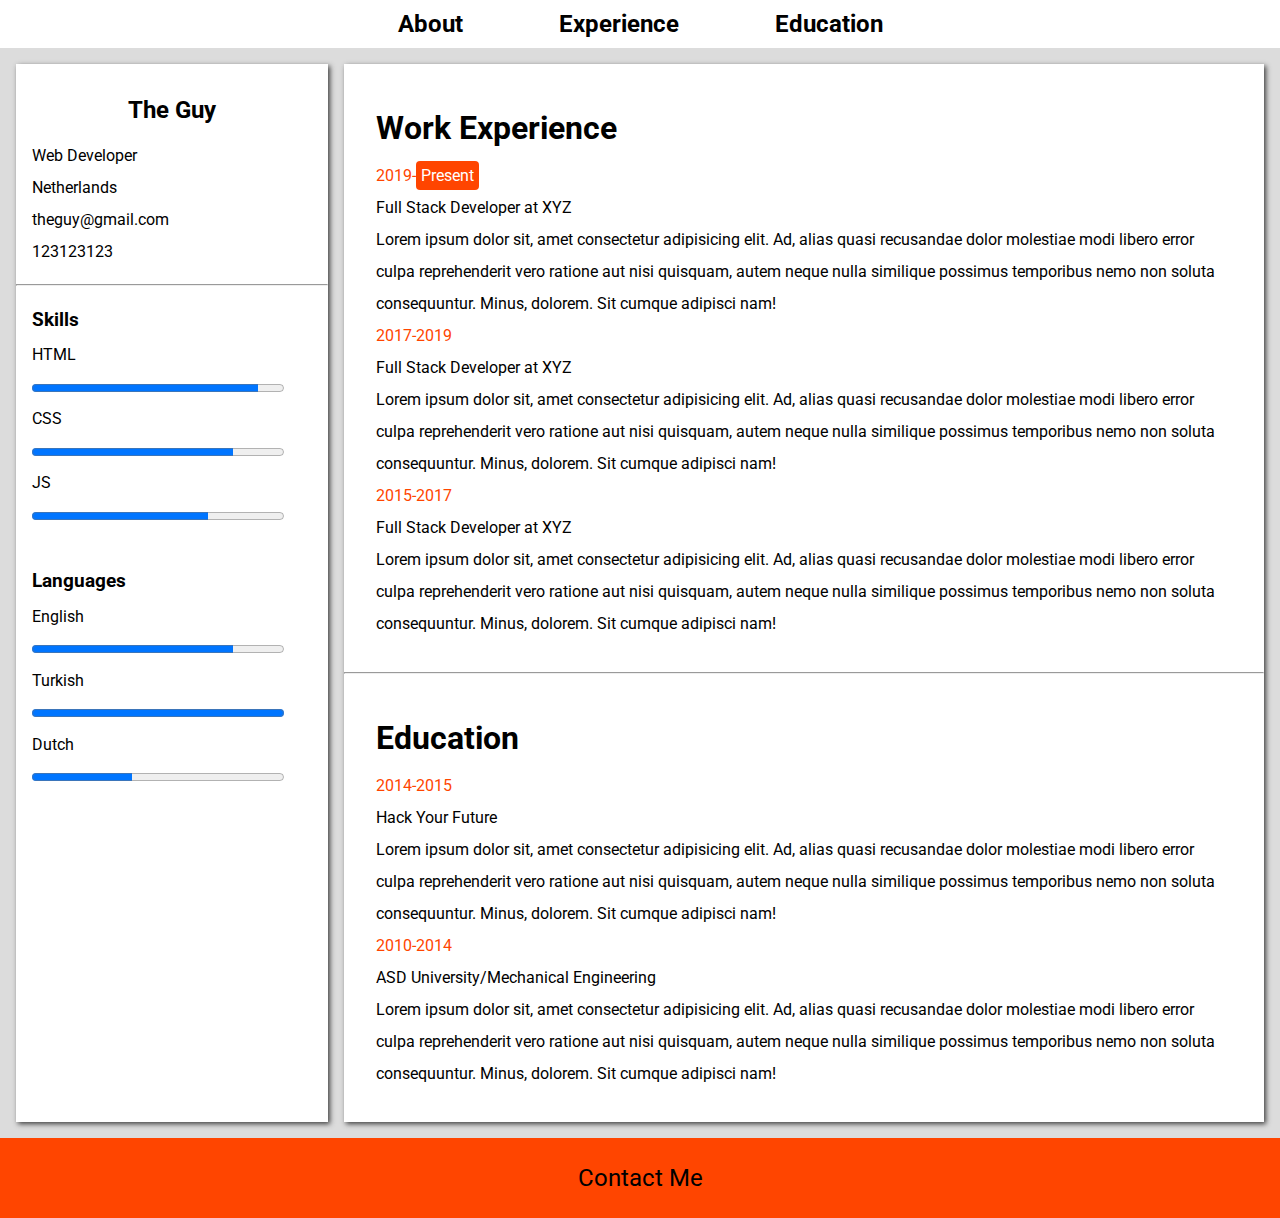
==== week2/index.html @ d2f0f9d6 "Add files via upload" ====
<!DOCTYPE html>
<html lang="en">
<head>
  <meta charset="UTF-8">
  <meta http-equiv="X-UA-Compatible" content="IE=edge">
  <meta name="viewport" content="width=device-width, initial-scale=1.0">
  <link rel="stylesheet" href="https://cdnjs.cloudflare.com/ajax/libs/font-awesome/6.0.0-beta3/css/all.min.css" integrity="sha512-Fo3rlrZj/k7ujTnHg4CGR2D7kSs0v4LLanw2qksYuRlEzO+tcaEPQogQ0KaoGN26/zrn20ImR1DfuLWnOo7aBA==" crossorigin="anonymous" referrerpolicy="no-referrer" />
  <link rel="stylesheet" href="style.css">
  <title>Document</title>
</head>
<body>
  <nav>
    <ul><a href="">About</a></ul>
    <ul><a href="">Experience</a></ul>
    <ul><a href="#education">Education</a></ul>
  </nav>
  <main>
    <section id="left">
      <div class="left-image">
        <img src="https://cdn.icon-icons.com/icons2/1999/PNG/512/avatar_man_people_person_profile_user_icon_123375.png" alt="">
        <h2>The Guy</h2>
      </div>
      <div class="information">
        <ul><i class="fa-solid fa-briefcase fa-fw"></i>Web Developer</ul>
        <ul><i class="fa-solid fa-location-pin fa-fw"></i>Netherlands</ul>
        <ul><i class="fa-solid fa-envelope fa-fw"></i>theguy@gmail.com</ul>
        <ul><i class="fa-solid fa-phone fa-fw"></i>123123123</ul>
      </div>  
      <hr>
      <div class="skills">
        <h3><i class="fa-solid fa-brain fa-fw"></i>Skills</h3>
        <ul><p>HTML</p> <progress max="100" value="90"></progress></ul>
        <ul><p>CSS</p> <progress max="100" value="80"></progress></ul>
        <ul><p>JS</p> <progress max="100" value="70"></progress></ul>
      </div>
      <div class="languages">
        <h3><i class="fa-solid fa-language fa-fw"></i>Languages</h3>
        <ul><p>English</p> <progress max="100" value="80"></progress></ul>
        <ul><p>Turkish</p> <progress max="100" value="100"></progress></ul>
        <ul><p>Dutch</p> <progress max="100" value="40"></progress></ul>
      </div>
    </section>
    <section id="right">
      <div class="experience">
        <h1><i class="fa-solid fa-briefcase fa-fw"></i>Work Experience</h1>
        <ul class="calender"><i class="fa-solid fa-calendar fa-fw"></i>2019-<span id="present">Present</span></ul>
        <ul>Full Stack Developer at XYZ</ul>
        <ul>Lorem ipsum dolor sit, amet consectetur adipisicing elit. Ad, alias quasi recusandae dolor molestiae modi libero error culpa reprehenderit vero ratione aut nisi quisquam, autem neque nulla similique possimus temporibus nemo non soluta consequuntur. Minus, dolorem. Sit cumque adipisci nam!</ul>

        <ul class="calender"><i class="fa-solid fa-calendar fa-fw"></i>2017-2019</span></ul>
        <ul>Full Stack Developer at XYZ</ul>
        <ul>Lorem ipsum dolor sit, amet consectetur adipisicing elit. Ad, alias quasi recusandae dolor molestiae modi libero error culpa reprehenderit vero ratione aut nisi quisquam, autem neque nulla similique possimus temporibus nemo non soluta consequuntur. Minus, dolorem. Sit cumque adipisci nam!</ul>

        <ul class="calender"><i class="fa-solid fa-calendar fa-fw"></i>2015-2017</ul>
        <ul>Full Stack Developer at XYZ</ul>
        <ul>Lorem ipsum dolor sit, amet consectetur adipisicing elit. Ad, alias quasi recusandae dolor molestiae modi libero error culpa reprehenderit vero ratione aut nisi quisquam, autem neque nulla similique possimus temporibus nemo non soluta consequuntur. Minus, dolorem. Sit cumque adipisci nam!</ul>
      </div>
      <hr>
      <div class="education" id="education">
        <h1><i class="fa-solid fa-certificate fa-fw"></i>Education</h1>
        <ul class="calender"><i class="fa-solid fa-calendar fa-fw"></i>2014-2015</span></ul>
        <ul>Hack Your Future</ul>
        <ul>Lorem ipsum dolor sit, amet consectetur adipisicing elit. Ad, alias quasi recusandae dolor molestiae modi libero error culpa reprehenderit vero ratione aut nisi quisquam, autem neque nulla similique possimus temporibus nemo non soluta consequuntur. Minus, dolorem. Sit cumque adipisci nam!</ul>

        <ul class="calender"><i class="fa-solid fa-calendar fa-fw"></i>2010-2014</ul>
        <ul>ASD University/Mechanical Engineering</ul>
        <ul>Lorem ipsum dolor sit, amet consectetur adipisicing elit. Ad, alias quasi recusandae dolor molestiae modi libero error culpa reprehenderit vero ratione aut nisi quisquam, autem neque nulla similique possimus temporibus nemo non soluta consequuntur. Minus, dolorem. Sit cumque adipisci nam!</ul>
      </div>
    </section>
  </main>
  <footer>
    <p>Contact Me</p>
    <a href=""><i class="fa-brands fa-linkedin"></i></a>
    <a href=""><i class="fa-brands fa-twitter-square"></i></a>
    <a href=""><i class="fa-solid fa-envelope"></i></a>
  </footer>

</body>
</html>
---- week2/style.css ----
@import url('https://fonts.googleapis.com/css2?family=Roboto:wght@400;700&display=swap');
*,
body {
  margin: 0;
  padding: 0;
  box-sizing: border-box;
  scroll-behavior: smooth;
  font-family: 'Roboto', sans-serif;
}

body {
  background-color: gainsboro;
}
nav {
  background-color: white;
  height: 3rem;
  display: flex;
  justify-content: center;
  align-items: center;
  font-weight: 700;
}

nav ul a {
  text-decoration: none;
  margin: 0 3rem;
  font-size: 1.5rem;
  color: black;
}
nav ul {
  transition: 100ms linear;
}
nav ul:hover {
  transform: scale(1.1);
}

main {
  display: grid;
  grid-template-columns: 25% 1fr;
  grid-gap: 1rem;
  margin: 1rem;
}
#left,
#right {
  background-color: white;
  box-shadow: 2px 2px 5px #3f3f3f;
}
.left-image {
  display: flex;
  flex-direction: column;
  justify-content: center;
  text-align: center;
}
.left-image img {
  max-height: 200px;
  margin: 1rem auto;
}
progress {
  width: 90%;
}
.information,
.skills,
.languages {
  padding: 1rem;
  line-height: 2;
}
.calender {
  color: orangered;
}
#present {
  background-color: orangered;
  color: white;
  padding: 0.3rem;
  border-radius: 4px;
}
.experience,
.education {
  line-height: 2;
  padding: 2rem;
}

footer {
  background-color: orangered;
  text-align: center;
  line-height: 2;
  padding: 1rem 0;
  font-size: 1.5rem;
}
footer a {
  color: black;
}
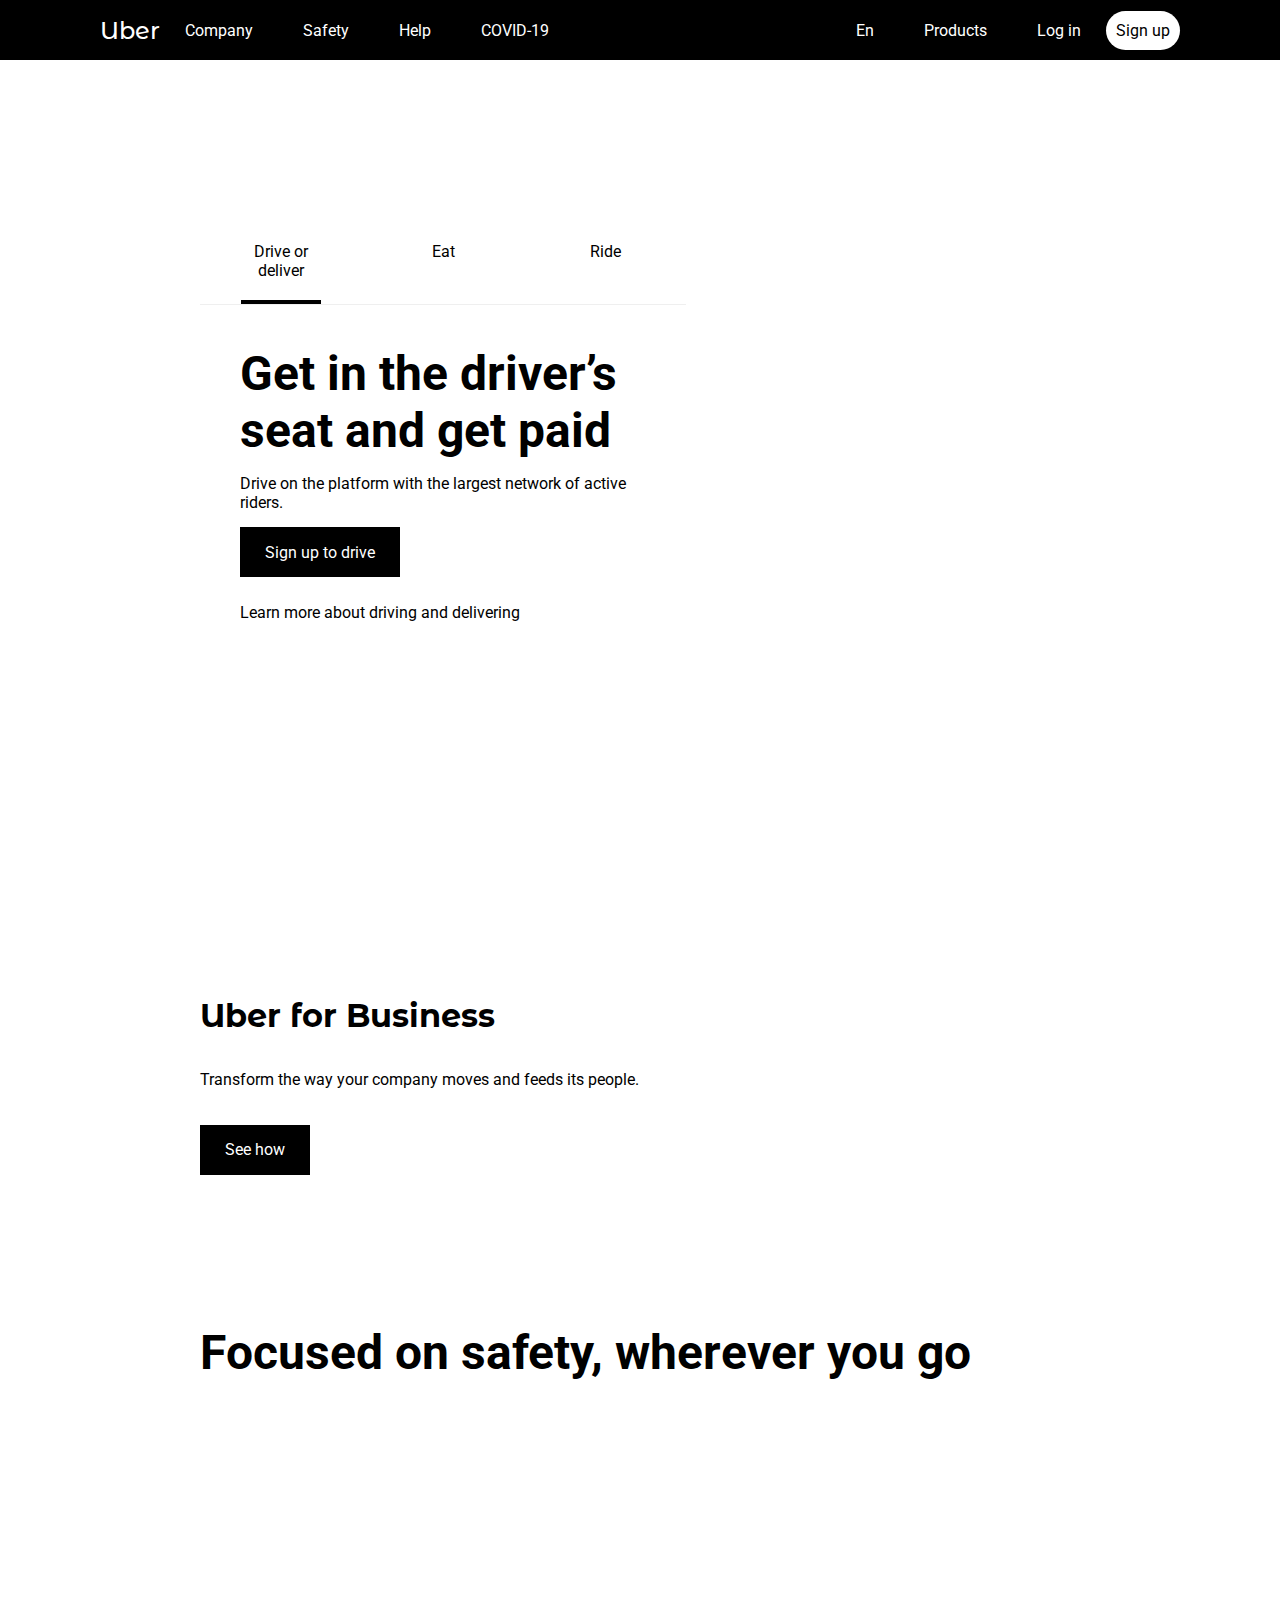
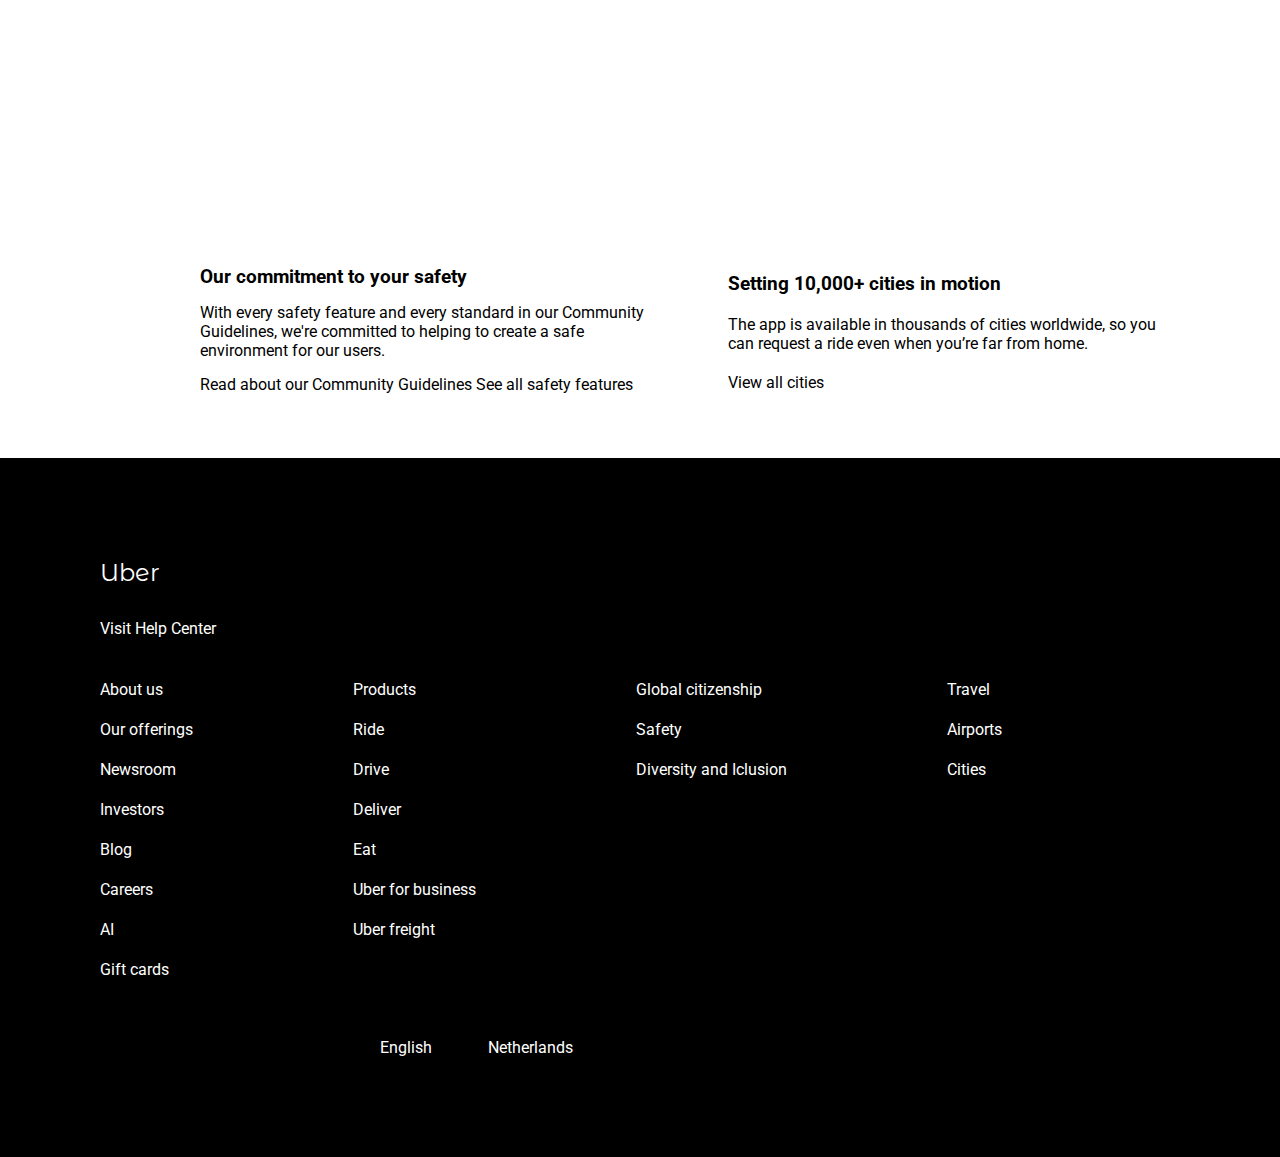
==== commit 19fcd3e6: "Project" ====
--- a/week2/index.html
+++ b/week2/index.html
@@ -4,76 +4,146 @@
   <meta charset="UTF-8">
   <meta http-equiv="X-UA-Compatible" content="IE=edge">
   <meta name="viewport" content="width=device-width, initial-scale=1.0">
+  <link href="https://fonts.googleapis.com/css2?family=Montserrat+Alternates:wght@500&family=Roboto:wght@400;500;700&display=swap" rel="stylesheet">
   <link rel="stylesheet" href="https://cdnjs.cloudflare.com/ajax/libs/font-awesome/6.0.0-beta3/css/all.min.css" integrity="sha512-Fo3rlrZj/k7ujTnHg4CGR2D7kSs0v4LLanw2qksYuRlEzO+tcaEPQogQ0KaoGN26/zrn20ImR1DfuLWnOo7aBA==" crossorigin="anonymous" referrerpolicy="no-referrer" />
   <link rel="stylesheet" href="style.css">
-  <title>Document</title>
+  <title>Earn Money by Driving or Get a Ride Now | Uber</title>
 </head>
 <body>
-  <nav>
-    <ul><a href="">About</a></ul>
-    <ul><a href="">Experience</a></ul>
-    <ul><a href="#education">Education</a></ul>
-  </nav>
+  <header>
+    <nav>
+      <div class="left_nav">
+        <div class="uber">Uber</div>
+        <ul>
+          <li><a href="" class="none">Company<i class="fas fa-angle-down fa-fw"></i></a></li>
+          <li><a href="" class="none">Safety</a></li>
+          <li><a href="" class="none">Help</a></li>
+          <li><a href="" class="none">COVID-19 </a></li>
+        </ul>
+      </div>
+      <div class="right_nav">
+        <ul>
+          <li class="none"><a href=""><i class="fas fa-globe fa-fw"></i>En</a></li>
+          <li class="none"><a href=""><i class="fas fa-th fa-fw"></i>Products</a></li>
+          <li class="none"><a href=""><i class="far fa-user fa-fw"></i>Log in</a></li>
+        </ul>
+        <div class="sign"><a href="">Sign up</a></div>
+        <input type="checkbox" id="check">
+        <label for="check" class="check_btn"><i class="fas fa-bars"></i></label>
+      </div>
+    </nav>
+  </header>
   <main>
-    <section id="left">
-      <div class="left-image">
-        <img src="https://cdn.icon-icons.com/icons2/1999/PNG/512/avatar_man_people_person_profile_user_icon_123375.png" alt="">
-        <h2>The Guy</h2>
+    <section>
+       <div class="earner"> 
+        <div class="container_landing">
+          <div class="landing_top">
+            <div class="drive">
+              <div class="drive_img"><img src="./assets/Earn-filled.svg" alt=""></div>
+              <div class="drive_text">Drive or deliver</div>
+            </div>
+            <div class="eat">
+              <div class="eat_img"><img src="./assets/restaurant-outlined.svg" alt=""></div>
+              <div class="eat_text">Eat</div>
+            </div>
+            <div class="ride">
+              <div class="ride_img"><img src="./assets/car-front-outlined.svg" alt=""></div>
+              <div class="ride_text">Ride</div>
+            </div>
+          </div>
+          <div class="landing_bottom">
+            <div class="landing_bottom_h2"><h2>Get in the driver’s seat and get paid</h2></div>
+            <div class="landing_bottom_p"><p>Drive on the platform with the largest network of active riders.</p></div>
+            <div class="landing_bottom_a"><a href="">Sign up to drive</a></div>
+            <div class="landing_bottom_a2"><a class="a2_hover" href="">Learn more about driving and delivering</a></div>
+          </div>    
+        </div>
       </div>
-      <div class="information">
-        <ul><i class="fa-solid fa-briefcase fa-fw"></i>Web Developer</ul>
-        <ul><i class="fa-solid fa-location-pin fa-fw"></i>Netherlands</ul>
-        <ul><i class="fa-solid fa-envelope fa-fw"></i>theguy@gmail.com</ul>
-        <ul><i class="fa-solid fa-phone fa-fw"></i>123123123</ul>
-      </div>  
-      <hr>
-      <div class="skills">
-        <h3><i class="fa-solid fa-brain fa-fw"></i>Skills</h3>
-        <ul><p>HTML</p> <progress max="100" value="90"></progress></ul>
-        <ul><p>CSS</p> <progress max="100" value="80"></progress></ul>
-        <ul><p>JS</p> <progress max="100" value="70"></progress></ul>
-      </div>
-      <div class="languages">
-        <h3><i class="fa-solid fa-language fa-fw"></i>Languages</h3>
-        <ul><p>English</p> <progress max="100" value="80"></progress></ul>
-        <ul><p>Turkish</p> <progress max="100" value="100"></progress></ul>
-        <ul><p>Dutch</p> <progress max="100" value="40"></progress></ul>
+      <div class="mobile_bg"></div>
+    </section>
+    <section>
+      <div class="nyc">
+        <div class="nyc_content">
+          <div class="nyc_content_h2">Uber for Business</div>
+          <div class="nyc_content_p">Transform the way your company moves and feeds its people.</div>
+          <div class="nyc_content_a"><a href="">See how</a></div>
+        </div>
       </div>
     </section>
-    <section id="right">
-      <div class="experience">
-        <h1><i class="fa-solid fa-briefcase fa-fw"></i>Work Experience</h1>
-        <ul class="calender"><i class="fa-solid fa-calendar fa-fw"></i>2019-<span id="present">Present</span></ul>
-        <ul>Full Stack Developer at XYZ</ul>
-        <ul>Lorem ipsum dolor sit, amet consectetur adipisicing elit. Ad, alias quasi recusandae dolor molestiae modi libero error culpa reprehenderit vero ratione aut nisi quisquam, autem neque nulla similique possimus temporibus nemo non soluta consequuntur. Minus, dolorem. Sit cumque adipisci nam!</ul>
-
-        <ul class="calender"><i class="fa-solid fa-calendar fa-fw"></i>2017-2019</span></ul>
-        <ul>Full Stack Developer at XYZ</ul>
-        <ul>Lorem ipsum dolor sit, amet consectetur adipisicing elit. Ad, alias quasi recusandae dolor molestiae modi libero error culpa reprehenderit vero ratione aut nisi quisquam, autem neque nulla similique possimus temporibus nemo non soluta consequuntur. Minus, dolorem. Sit cumque adipisci nam!</ul>
-
-        <ul class="calender"><i class="fa-solid fa-calendar fa-fw"></i>2015-2017</ul>
-        <ul>Full Stack Developer at XYZ</ul>
-        <ul>Lorem ipsum dolor sit, amet consectetur adipisicing elit. Ad, alias quasi recusandae dolor molestiae modi libero error culpa reprehenderit vero ratione aut nisi quisquam, autem neque nulla similique possimus temporibus nemo non soluta consequuntur. Minus, dolorem. Sit cumque adipisci nam!</ul>
-      </div>
-      <hr>
-      <div class="education" id="education">
-        <h1><i class="fa-solid fa-certificate fa-fw"></i>Education</h1>
-        <ul class="calender"><i class="fa-solid fa-calendar fa-fw"></i>2014-2015</span></ul>
-        <ul>Hack Your Future</ul>
-        <ul>Lorem ipsum dolor sit, amet consectetur adipisicing elit. Ad, alias quasi recusandae dolor molestiae modi libero error culpa reprehenderit vero ratione aut nisi quisquam, autem neque nulla similique possimus temporibus nemo non soluta consequuntur. Minus, dolorem. Sit cumque adipisci nam!</ul>
-
-        <ul class="calender"><i class="fa-solid fa-calendar fa-fw"></i>2010-2014</ul>
-        <ul>ASD University/Mechanical Engineering</ul>
-        <ul>Lorem ipsum dolor sit, amet consectetur adipisicing elit. Ad, alias quasi recusandae dolor molestiae modi libero error culpa reprehenderit vero ratione aut nisi quisquam, autem neque nulla similique possimus temporibus nemo non soluta consequuntur. Minus, dolorem. Sit cumque adipisci nam!</ul>
+    <section>
+      <div class="upper_sc">
+        <div class="sc_header"><h2>Focused on safety, wherever you go</h2></div>
+        <div class="container_sc">
+          <div class="container_safety">
+            <div class="safety_img"></div>
+            <div class="safety_h2"><h3>Our commitment to your safety</h3></div>
+            <div class="safety_p"><p>With every safety feature and every standard in our Community Guidelines, we're committed to helping to create a safe environment for our users.</p></div>
+            <div class="safety_a">
+              <a href="">Read about our Community Guidelines</a>
+              <a href="">See all safety features</a>
+            </div>
+          </div>
+          <div class="container_city">
+            <div class="city_img"></div>
+            <div class="city_h2"><h3>Setting 10,000+ cities in motion</h3></div>
+            <div class="city_p"><p>The app is available in thousands of cities worldwide, so you can request a ride even when you’re far from home.</p></div>
+            <div class="city_a"><a href="">View all cities</a></div>
+          </div>
+        </div>        
       </div>
     </section>
   </main>
   <footer>
-    <p>Contact Me</p>
-    <a href=""><i class="fa-brands fa-linkedin"></i></a>
-    <a href=""><i class="fa-brands fa-twitter-square"></i></a>
-    <a href=""><i class="fa-solid fa-envelope"></i></a>
+    <div class="footer">
+      <div class="footer_uber"><a href="">Uber</a></div>
+      <div class="footer_help"><a href="">Visit Help Center</a></div>
+      <div class="footer_list">
+        <div class="footer_company">
+          <ul>About us
+          <li><a href="">Our offerings</a></li>
+          <li><a href="">Newsroom</a></li>
+          <li><a href="">Investors</a></li>
+          <li><a href="">Blog</a></li>
+          <li><a href="">Careers</a></li>
+          <li><a href="">AI</a></li>
+          <li><a href="">Gift cards</a></li>
+        </ul>
+        </div>
+        <div class="footer_products">
+          <ul>Products
+            <li><a href="">Ride</a></li>
+            <li><a href="">Drive</a></li>
+            <li><a href="">Deliver</a></li>
+            <li><a href="">Eat</a></li>
+            <li><a href="">Uber for business</a></li>
+            <li><a href="">Uber freight</a></li>
+          </ul>
+        </div>
+        <div class="footer_citizenship">
+          <ul>Global citizenship
+            <li><a href="">Safety</a></li>
+            <li><a href="">Diversity and Iclusion</a></li>
+          </ul>
+        </div>
+        <div class="footer_travel">
+          <ul>Travel
+            <li><a href="">Airports</a></li>
+            <li><a href="">Cities</a></li>
+          </ul>
+        </div>
+      </div>
+      <div class="footer_bottom">
+        <ul>
+          <li><i class="fab fa-facebook-square" title="Edit"></i></li>
+          <li><i class="fab fa-twitter"></i></li>
+          <li><i class="fab fa-youtube"></i></li>
+          <li><i class="fab fa-linkedin"></i></li>
+          <li><i class="fab fa-instagram"></i></li>
+          <li><i class="fas fa-globe fa-fw"></i>English</li>
+          <li><i class="fas fa-map-marker-alt fa-fw"></i>Netherlands</li>
+        </ul>
+      </div>
+    </div>
   </footer>
-
 </body>
 </html>--- a/week2/style.css
+++ b/week2/style.css
@@ -1,90 +1,322 @@
-@import url('https://fonts.googleapis.com/css2?family=Roboto:wght@400;700&display=swap');
-*,
-body {
+* {
+  box-sizing: border-box;
   margin: 0;
   padding: 0;
-  box-sizing: border-box;
-  scroll-behavior: smooth;
   font-family: 'Roboto', sans-serif;
 }
-
-body {
-  background-color: gainsboro;
+header {
+  background-color: black;
 }
 nav {
+  display: flex;
+  justify-content: space-between;
+  align-items: center;
+  height: 60px;
+  color: white;
+  margin: 0 100px;
+}
+
+nav ul {
+  display: flex;
+  list-style-type: none;
+  align-items: center;
+}
+nav ul li a {
+  border-radius: 30px;
+  padding: 10px;
+}
+nav ul li a:hover {
+  background-color: rgb(83, 83, 83);
+  transition: 300ms all;
+}
+.left_nav,
+.right_nav {
+  display: flex;
+  align-items: center;
+}
+.menu_btn {
+  margin-left: 10px;
+  display: none;
+}
+.sign a {
   background-color: white;
-  height: 3rem;
-  display: flex;
+  padding: 10px;
+  border-radius: 30px;
+  color: black;
+}
+.sign a:hover {
+  background-color: #eeee;
+  transition: ease 500ms;
+}
+nav ul li {
+  padding: 15px;
+}
+a {
+  text-decoration: none;
+  color: white;
+}
+
+.uber {
+  font-family: 'Montserrat Alternates', sans-serif;
+  font-weight: 500;
+  font-size: 1.5rem;
+}
+.earner {
+  background: url(./assets/earner.jpeg) no-repeat;
+  background-size: 100% 100%;
+  height: 100vh;
+  width: 100%;
+  display: flex;
+  justify-content: flex-start;
+  align-items: center;
+  position: relative;
+}
+.container_landing {
+  position: absolute;
+  left: 200px;
+  height: 70vh;
+  min-height: 500px;
+  width: 38vw;
+  background-color: white;
+}
+.landing_top {
+  border-bottom: 1px solid #eeee;
+  display: flex;
+  justify-content: space-around;
+}
+.drive,
+.eat,
+.ride {
+  padding: 28px 12px 20px 12px;
+  text-align: center;
+  width: 80px;
+  cursor: pointer;
+}
+.drive {
+  border-bottom: 4px solid black;
+}
+.landing_bottom {
+  padding: 40px;
+  display: flex;
+  flex-direction: column;
+  justify-content: space-around;
+}
+.landing_bottom_h2 {
+  font-size: 2rem;
+  font-weight: 500;
+  margin-bottom: 15px;
+}
+.landing_bottom_a {
+  background-color: black;
+  color: white;
+  height: 50px;
+  width: 160px;
+  display: flex;
+  align-items: center;
   justify-content: center;
-  align-items: center;
+  margin-top: 15px;
+  margin-bottom: 15px;
+}
+.landing_bottom_a2 {
+  height: 40px;
+  display: flex;
+  align-items: center;
+  justify-content: flex-start;
+}
+.landing_bottom_a2 a {
+  color: black;
+}
+
+.a2_hover {
+  display: inline-block;
+  position: relative;
+  color: #eeee;
+}
+
+.a2_hover:after {
+  content: '';
+  position: absolute;
+  height: 2px;
+  bottom: -4px;
+  left: 0;
+  width: 100%;
+  background-color: black;
+  transition: 300ms all;
+  opacity: 0;
+}
+
+.a2_hover:hover:after {
+  opacity: 1;
+}
+
+.nyc {
+  background: url(./assets/nyc.png) no-repeat center;
+  background-size: 100% 100%;
+  height: 300px;
+  width: 100%;
+}
+
+.nyc_content {
+  height: 250px;
+  margin: auto 200px;
+  display: flex;
+  flex-direction: column;
+  justify-content: space-evenly;
+}
+.nyc_content_h2 {
+  font-family: 'Montserrat Alternates', sans-serif;
   font-weight: 700;
-}
-
-nav ul a {
-  text-decoration: none;
-  margin: 0 3rem;
+  font-size: 2rem;
+}
+
+.nyc_content_a {
+  background-color: black;
+  color: white;
+  height: 50px;
+  width: 110px;
+  display: flex;
+  align-items: center;
+  justify-content: center;
+}
+.upper_sc {
+  height: 100%;
+  width: 100%;
+  padding: 64px 64px 64px 200px;
+}
+.container_sc {
+  display: flex;
+  column-gap: 80px;
+}
+.container_sc a {
+  color: black;
+}
+.sc_header {
+  font-size: 2rem;
+  margin-bottom: 20px;
+  font-weight: 00;
+}
+.container_safety {
+  display: flex;
+  flex-direction: column;
+  justify-content: space-around;
+  width: 35vw;
+  row-gap: 15px;
+}
+.safety_img {
+  background: url(./assets/Safety.jpeg) no-repeat;
+  height: 50vh;
+  width: 38vw;
+}
+.container_city {
+  display: flex;
+  flex-direction: column;
+  justify-content: space-around;
+  width: 35vw;
+  row-gap: 15px;
+}
+.city_img {
+  background: url(./assets/Cities.jpeg) no-repeat;
+  height: 50vh;
+  width: 38vw;
+}
+
+.footer {
+  background: black;
+  padding: 100px;
+  color: white;
+}
+.footer_list {
+  display: flex;
+  justify-content: flex-start;
+  flex-wrap: wrap;
+  column-gap: 10rem;
+  line-height: 2.5;
+}
+.footer_list ul {
+  color: white;
+  list-style-type: none;
+}
+
+.footer_uber a {
+  font-family: 'Montserrat Alternates', sans-serif;
   font-size: 1.5rem;
-  color: black;
-}
-nav ul {
-  transition: 100ms linear;
-}
-nav ul:hover {
-  transform: scale(1.1);
-}
-
-main {
-  display: grid;
-  grid-template-columns: 25% 1fr;
-  grid-gap: 1rem;
-  margin: 1rem;
-}
-#left,
-#right {
-  background-color: white;
-  box-shadow: 2px 2px 5px #3f3f3f;
-}
-.left-image {
-  display: flex;
-  flex-direction: column;
-  justify-content: center;
-  text-align: center;
-}
-.left-image img {
-  max-height: 200px;
-  margin: 1rem auto;
-}
-progress {
-  width: 90%;
-}
-.information,
-.skills,
-.languages {
-  padding: 1rem;
-  line-height: 2;
-}
-.calender {
-  color: orangered;
-}
-#present {
-  background-color: orangered;
-  color: white;
-  padding: 0.3rem;
-  border-radius: 4px;
-}
-.experience,
-.education {
-  line-height: 2;
-  padding: 2rem;
-}
-
-footer {
-  background-color: orangered;
-  text-align: center;
-  line-height: 2;
-  padding: 1rem 0;
-  font-size: 1.5rem;
-}
-footer a {
-  color: black;
-}
+}
+.footer_uber,
+.footer_help {
+  margin-bottom: 2rem;
+}
+.footer_bottom ul {
+  margin-top: 3rem;
+  list-style-type: none;
+  display: flex;
+  justify-content: flex-start;
+  flex-wrap: wrap;
+  column-gap: 3.5rem;
+  row-gap: 1rem;
+}
+.footer_bottom ul li {
+  cursor: pointer;
+}
+.check_btn {
+  font-size: 1.3rem;
+  cursor: pointer;
+  margin-left: 10px;
+  display: none;
+}
+#check {
+  display: none;
+}
+@media (max-width: 1110px) {
+  .container_sc {
+    flex-direction: column;
+  }
+  h2 {
+    font-size: 2rem;
+  }
+  nav ul {
+    display: none;
+  }
+  .check_btn {
+    display: block;
+  }
+}
+@media (max-width: 680px) {
+  .container_landing {
+    width: 400px;
+    height: 50vh;
+    position: static;
+    margin: 0 auto;
+  }
+  .earner {
+    background: none;
+    height: 80vh;
+  }
+  .mobile_bg {
+    height: 60vh;
+    width: 100%;
+    background: url(./assets/Earner_Home_bg_mobile.jpeg) center;
+  }
+  .nyc {
+    background: url(./assets/nyc-mobile.png) no-repeat center;
+    background-size: 100% 100%;
+    height: 300px;
+    width: 100%;
+  }
+  .safety_img {
+    background: url(./assets/Safety_mobile.jpeg) no-repeat;
+    height: 30vh;
+    width: 40vw;
+  }
+  .city_img {
+    background: url(./assets/cities_mobile.jpeg) no-repeat;
+    height: 30vh;
+    width: 40vw;
+  }
+  .sc_header h2 {
+    font-size: 1.5rem;
+  }
+  .safety_a {
+    display: flex;
+    flex-direction: column;
+  }
+}
